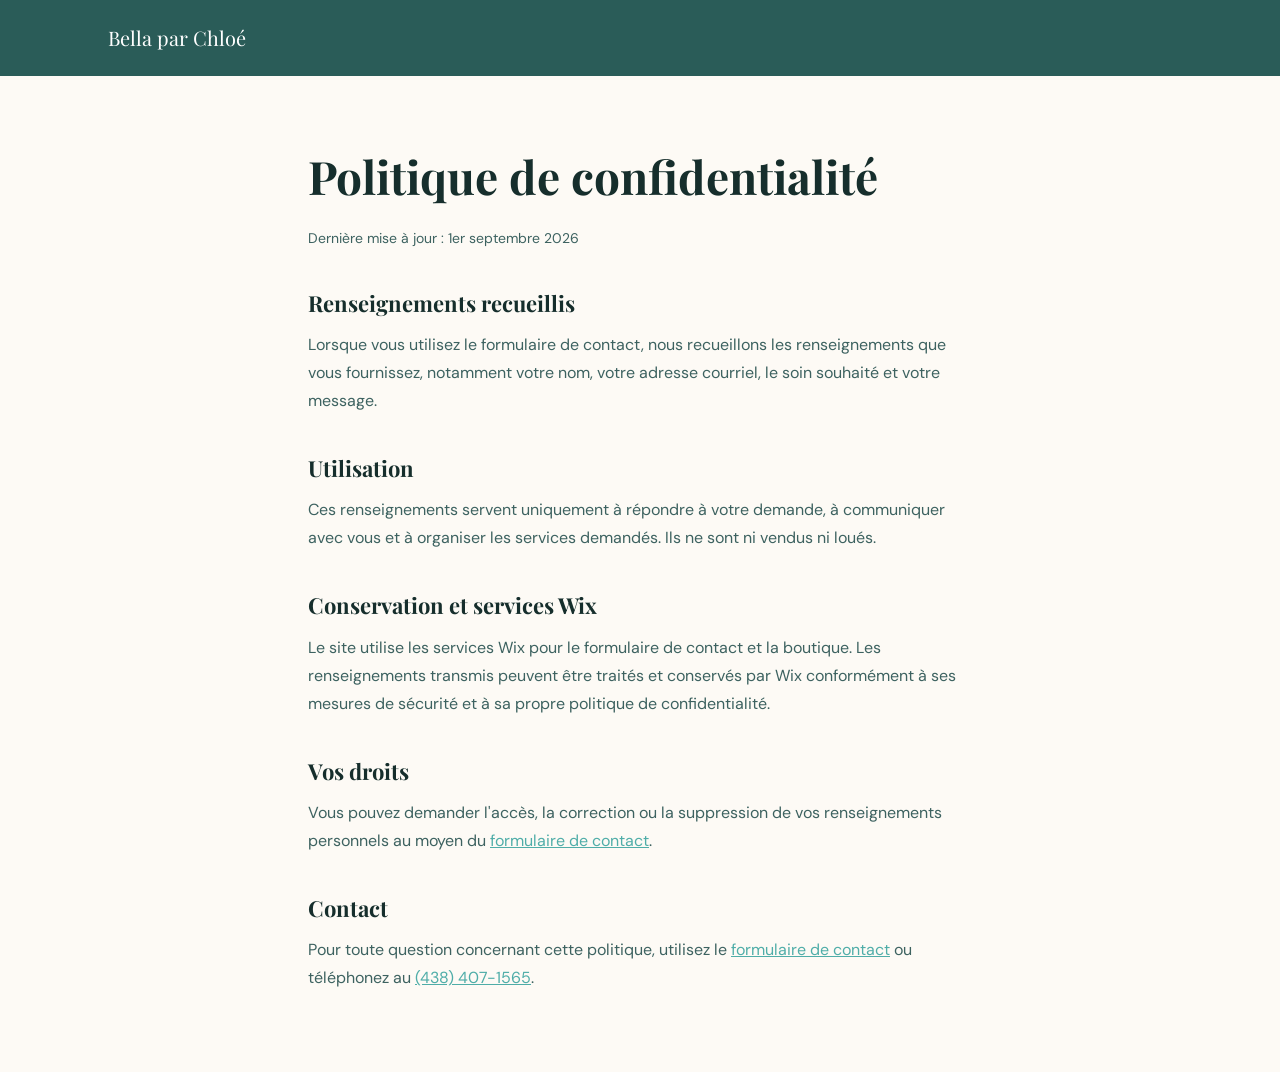
==== privacy-policy.html @ eb37008d "Update index.html, add privacy policy, and enhance SEO metadata" ====
<!DOCTYPE html>
<html lang="fr">
<head>
  <meta charset="UTF-8">
  <meta name="viewport" content="width=device-width, initial-scale=1.0">
  <title>Politique de confidentialité — Institut Bella par Chloé</title>
  <meta name="description" content="Politique de confidentialité de l'Institut Bella par Chloé.">
  <link rel="canonical" href="https://institutbellaparchloe.com/privacy-policy.html">
  <link rel="preconnect" href="https://fonts.googleapis.com">
  <link rel="preconnect" href="https://fonts.gstatic.com" crossorigin>
  <link href="https://fonts.googleapis.com/css2?family=Playfair+Display:wght@400;500&family=DM+Sans:wght@300;400;500;600&display=swap" rel="stylesheet">
  <link rel="stylesheet" href="css/shared.css">
  <style>
    body { background: var(--cream); }
    .policy-header { background: var(--plum); color: #fff; padding: 22px 0; }
    .policy-header a { color: #fff; font-family: var(--font-display); font-size: 20px; }
    .policy { max-width: 760px; padding-top: 64px; padding-bottom: 80px; }
    .policy h1, .policy h2 { font-family: var(--font-display); color: var(--ink); }
    .policy h1 { font-size: clamp(32px, 5vw, 46px); margin-bottom: 12px; }
    .policy h2 { font-size: 22px; margin: 36px 0 10px; }
    .policy p, .policy li { color: var(--ink-soft); line-height: 1.75; }
    .policy ul { padding-left: 22px; }
    .policy a { color: var(--rose); text-decoration: underline; }
    .updated { color: var(--muted); font-size: 14px; }
  </style>
</head>
<body>
  <header class="policy-header">
    <div class="container"><a href="index.html">Bella par Chloé</a></div>
  </header>
  <main class="container policy">
    <h1>Politique de confidentialité</h1>
    <p class="updated">Dernière mise à jour : 1er septembre 2026</p>

    <h2>Renseignements recueillis</h2>
    <p>Lorsque vous utilisez le formulaire de contact, nous recueillons les renseignements que vous fournissez, notamment votre nom, votre adresse courriel, le soin souhaité et votre message.</p>

    <h2>Utilisation</h2>
    <p>Ces renseignements servent uniquement à répondre à votre demande, à communiquer avec vous et à organiser les services demandés. Ils ne sont ni vendus ni loués.</p>

    <h2>Conservation et services Wix</h2>
    <p>Le site utilise les services Wix pour le formulaire de contact et la boutique. Les renseignements transmis peuvent être traités et conservés par Wix conformément à ses mesures de sécurité et à sa propre politique de confidentialité.</p>

    <h2>Vos droits</h2>
    <p>Vous pouvez demander l'accès, la correction ou la suppression de vos renseignements personnels au moyen du <a href="index.html#contact">formulaire de contact</a>.</p>

    <h2>Contact</h2>
    <p>Pour toute question concernant cette politique, utilisez le <a href="index.html#contact">formulaire de contact</a> ou téléphonez au <a href="tel:4384071565">(438) 407-1565</a>.</p>
  </main>
</body>
</html>
---- css/shared.css ----
/* ── SHARED — design tokens, reset, buttons, product card/PDP components ──
   Used by both index.html and shop.html. Page-specific layout (nav, hero,
   services, pricing, etc. for index.html; shop header/hero for shop.html)
   stays inline in each page's <style> block. */

:root {
  --rose:        #4fada8;   /* seafoam teal — CTA, accents */
  --rose-light:  #7ececa;   /* light aqua */
  --rose-pale:   #e0f4f3;   /* pale aqua tint */
  --rose-hover:  #3d9490;   /* darker seafoam on hover */
  --plum:        #2a5c58;   /* medium ocean — hero, nav, footer */
  --plum-light:  #3d8480;   /* lighter ocean */
  --sand:        #f5f0e6;   /* warm sand card bg */
  --sand-mid:    #ece4d4;   /* deeper sand */
  --cream:       #fdfaf5;   /* page bg — warm white */
  --ink:         #162e2c;   /* near-black with ocean tint */
  --ink-soft:    #3d6260;   /* muted ocean text */
  --muted:       #7aa4a2;   /* placeholder / secondary text */
  --divider:     #d4ecea;   /* soft aqua divider */
  --on-rose:     #ffffff;

  --font-display: 'Playfair Display', Georgia, serif;
  --font-body:    'DM Sans', system-ui, sans-serif;
  --radius-sm:    8px;
  --radius-md:    16px;
  --radius-lg:    32px;
  --radius-pill:  999px;
  --section-pad:  96px;
}

/* ── RESET ── */
*, *::before, *::after { box-sizing: border-box; margin: 0; padding: 0; }
html { scroll-behavior: smooth; }
body { font-family: var(--font-body); background: var(--cream); color: var(--ink); line-height: 1.6; }
a { text-decoration: none; color: inherit; }
img { display: block; width: 100%; }
ul { list-style: none; }

.container { max-width: 1160px; margin: 0 auto; padding: 0 48px; }

/* ── BUTTONS ── */
.btn {
  display: inline-block;
  font-family: var(--font-body);
  font-size: 13px;
  font-weight: 600;
  letter-spacing: 0.5px;
  padding: 14px 32px;
  border-radius: var(--radius-pill);
  cursor: pointer;
  border: none;
  transition: all 0.3s ease;
}
.btn-rose { background: var(--rose); color: var(--on-rose); }
.btn-rose:hover {
  background: var(--rose-hover);
  transform: translateY(-2px);
  box-shadow: 0 8px 24px rgba(200, 129, 106, 0.35);
}
.btn-outline { background: transparent; color: var(--rose); border: 1.5px solid var(--rose); }
.btn-outline:hover { background: var(--rose-pale); }
.btn-plum { background: var(--plum); color: #fff; }
.btn-plum:hover { background: var(--plum-light); transform: translateY(-2px); }

/* ── PRODUCT CARD (boutique teaser + shop grid) ── */
.products-grid {
  display: grid;
  grid-template-columns: repeat(4, 1fr);
  gap: 20px;
}
.product-card {
  background: var(--sand);
  border-radius: var(--radius-md);
  overflow: hidden;
  transition: transform 0.3s, box-shadow 0.3s;
  cursor: pointer;
}
.product-card:hover {
  transform: translateY(-3px);
  box-shadow: 0 10px 28px rgba(74,45,53,0.1);
}
.product-img { aspect-ratio: 1; overflow: hidden; background: var(--divider); }
.product-img img { width: 100%; height: 100%; object-fit: cover; transition: transform 0.4s; }
.product-card:hover .product-img img { transform: scale(1.04); }
.product-body { padding: 16px 18px 20px; }
.product-name { font-size: 15px; font-weight: 600; color: var(--ink); margin-bottom: 4px; }
.product-desc { font-size: 12px; color: var(--muted); line-height: 1.5; margin-bottom: 14px; }
.product-footer { display: flex; align-items: center; justify-content: space-between; }
.product-price { font-family: var(--font-body); font-weight: 600; font-size: 17px; color: var(--ink); letter-spacing: 0.2px; }
.product-new {
  font-size: 10px; font-weight: 700; letter-spacing: 1px; text-transform: uppercase;
  color: var(--rose); border: 1px solid var(--rose);
  padding: 3px 10px; border-radius: var(--radius-pill);
}
.products-state { grid-column: 1 / -1; color: var(--muted); font-size: 14px; padding: 40px 0; }

@media (max-width: 900px) { .products-grid { grid-template-columns: repeat(2, 1fr); } }
@media (max-width: 560px) { .products-grid { grid-template-columns: 1fr; } }

/* ── PDP OVERLAY (shop.html product detail) ── */
.pdp-overlay {
  position: fixed; inset: 0; background: rgba(22,46,44,0.55);
  display: flex; align-items: center; justify-content: center; padding: 24px; z-index: 100;
}
.pdp-overlay[hidden] { display: none; }
.pdp-card {
  background: var(--cream); border-radius: var(--radius-md); max-width: 780px; width: 100%;
  max-height: 90vh; overflow-y: auto; display: grid; grid-template-columns: 1fr 1fr;
}
@media (max-width: 640px) { .pdp-card { grid-template-columns: 1fr; } }
.pdp-img { aspect-ratio: 1; background: var(--divider); }
.pdp-img img { width: 100%; height: 100%; object-fit: cover; }
.pdp-body { padding: 32px; position: relative; }
.pdp-close {
  position: absolute; top: 16px; right: 16px; background: none; border: none;
  font-size: 22px; color: var(--muted); cursor: pointer; line-height: 1;
}
.pdp-name { font-family: var(--font-display); font-size: 24px; margin-bottom: 8px; }
.pdp-price { font-family: var(--font-body); font-weight: 700; font-size: 19px; color: var(--rose); margin-bottom: 16px; }
.pdp-desc { font-size: 14px; color: var(--ink-soft); line-height: 1.7; margin-bottom: 24px; }
.pdp-desc p { margin-bottom: 10px; }
.pdp-stock { font-size: 13px; margin-bottom: 20px; }
.pdp-stock.in { color: var(--rose); }
.pdp-stock.out { color: #b0554f; }
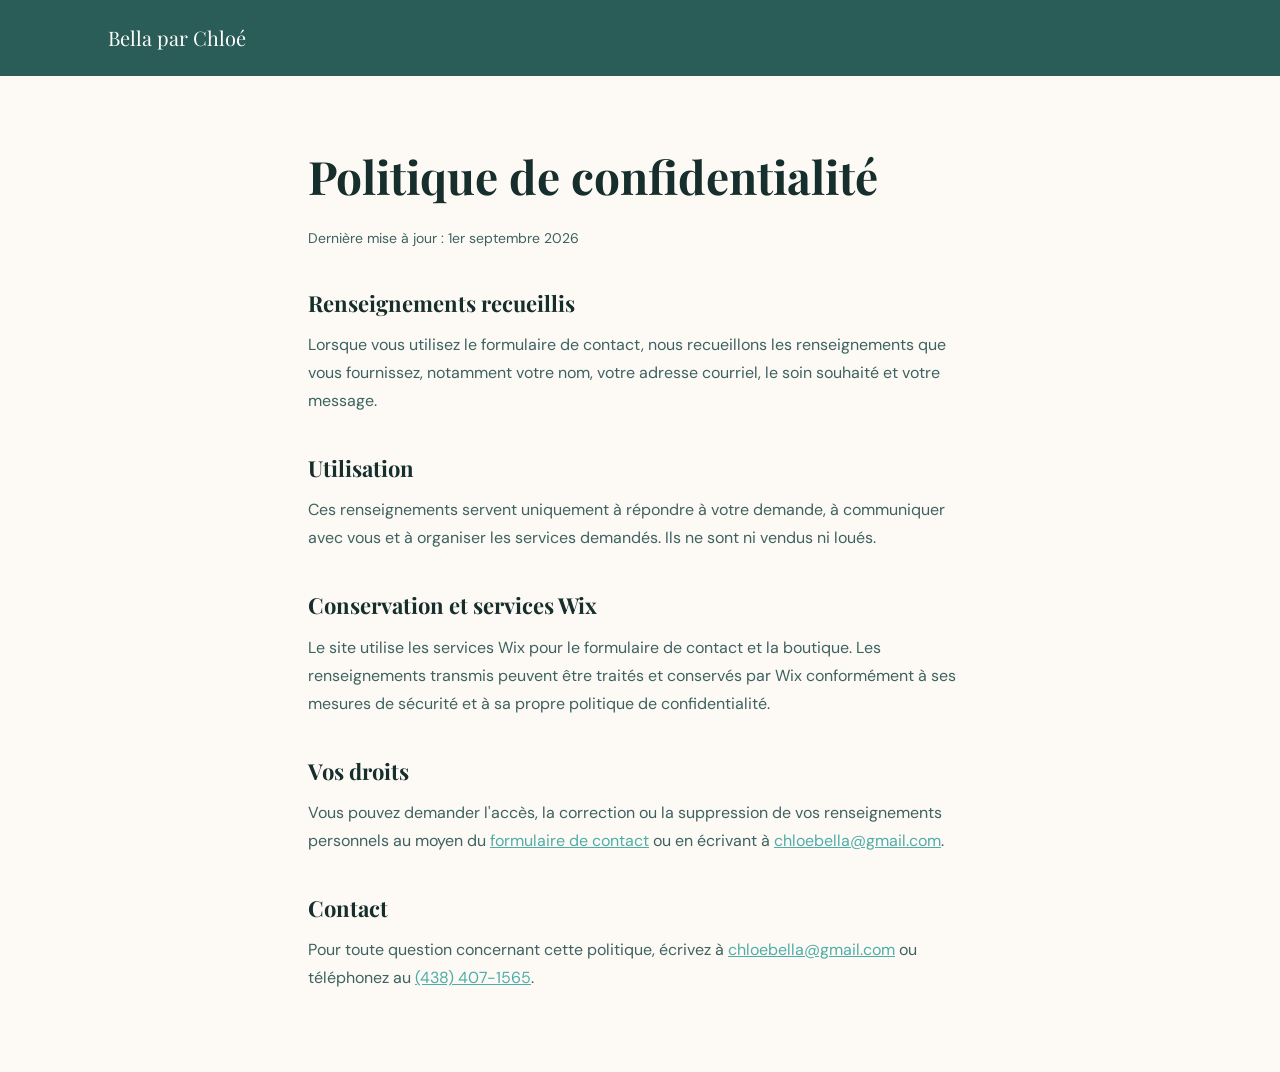
==== commit 4df1905c: "Update URLs in HTML, sitemap, and robots.txt to reflect new site structure" ====
--- a/privacy-policy.html
+++ b/privacy-policy.html
@@ -5,7 +5,7 @@
   <meta name="viewport" content="width=device-width, initial-scale=1.0">
   <title>Politique de confidentialité — Institut Bella par Chloé</title>
   <meta name="description" content="Politique de confidentialité de l'Institut Bella par Chloé.">
-  <link rel="canonical" href="https://institutbellaparchloe.com/privacy-policy.html">
+  <link rel="canonical" href="https://institu-be-b9e9c146-christianribe.wix-site-host.com/privacy-policy.html">
   <link rel="preconnect" href="https://fonts.googleapis.com">
   <link rel="preconnect" href="https://fonts.gstatic.com" crossorigin>
   <link href="https://fonts.googleapis.com/css2?family=Playfair+Display:wght@400;500&family=DM+Sans:wght@300;400;500;600&display=swap" rel="stylesheet">
@@ -42,10 +42,10 @@
     <p>Le site utilise les services Wix pour le formulaire de contact et la boutique. Les renseignements transmis peuvent être traités et conservés par Wix conformément à ses mesures de sécurité et à sa propre politique de confidentialité.</p>
 
     <h2>Vos droits</h2>
-    <p>Vous pouvez demander l'accès, la correction ou la suppression de vos renseignements personnels au moyen du <a href="index.html#contact">formulaire de contact</a>.</p>
+    <p>Vous pouvez demander l'accès, la correction ou la suppression de vos renseignements personnels au moyen du <a href="index.html#contact">formulaire de contact</a> ou en écrivant à <a href="mailto:chloebella@gmail.com">chloebella@gmail.com</a>.</p>
 
     <h2>Contact</h2>
-    <p>Pour toute question concernant cette politique, utilisez le <a href="index.html#contact">formulaire de contact</a> ou téléphonez au <a href="tel:4384071565">(438) 407-1565</a>.</p>
+    <p>Pour toute question concernant cette politique, écrivez à <a href="mailto:chloebella@gmail.com">chloebella@gmail.com</a> ou téléphonez au <a href="tel:4384071565">(438) 407-1565</a>.</p>
   </main>
 </body>
 </html>
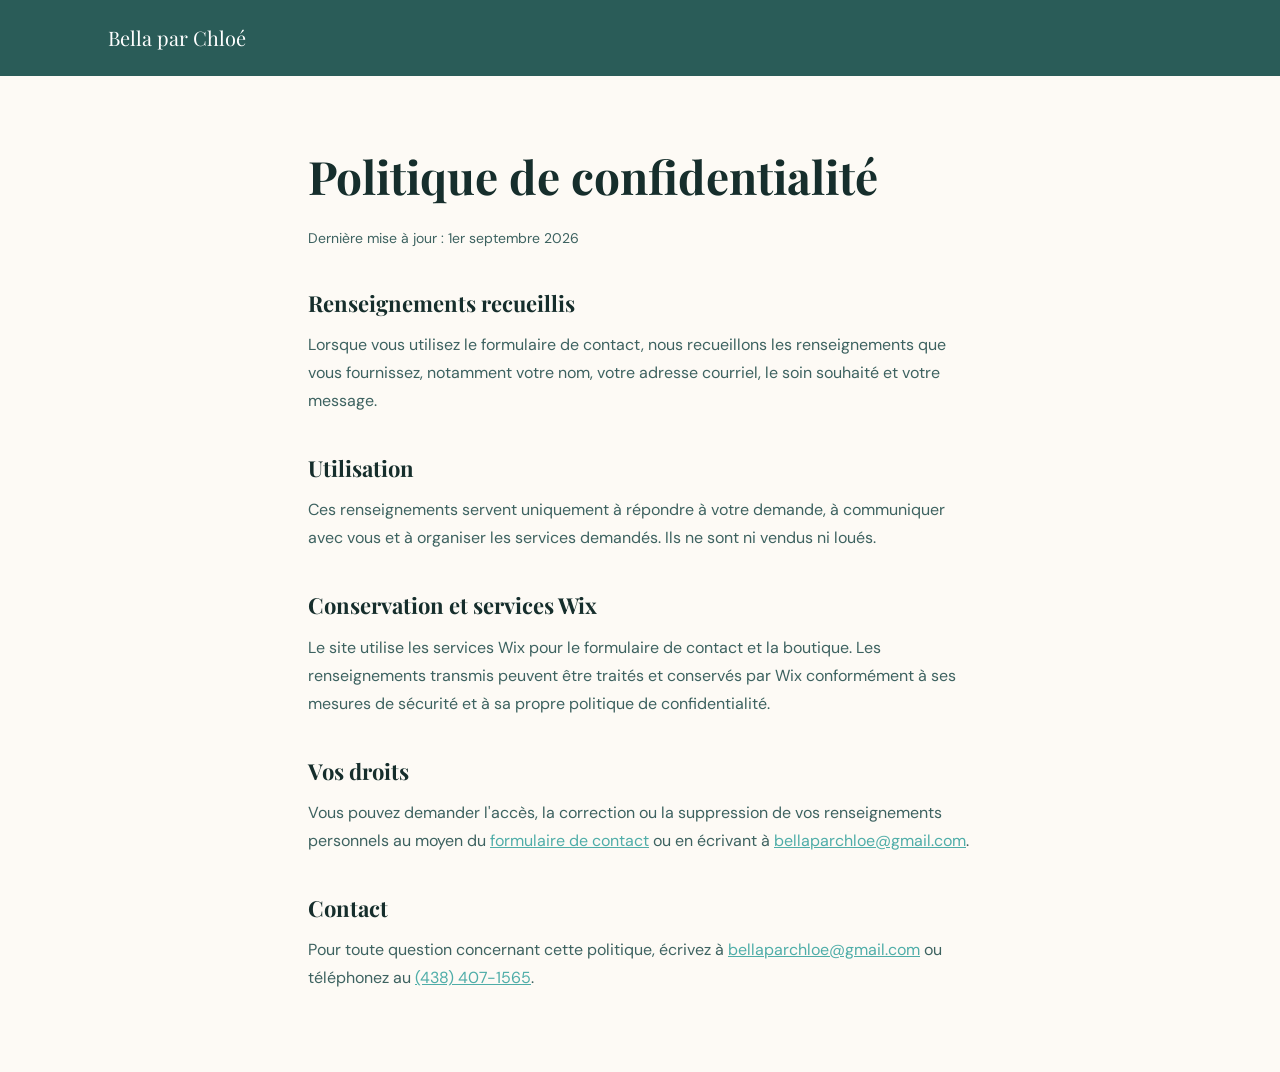
==== commit fc5dc60d: "Update contact email in privacy policy and index.html for consistency" ====
--- a/privacy-policy.html
+++ b/privacy-policy.html
@@ -42,10 +42,10 @@
     <p>Le site utilise les services Wix pour le formulaire de contact et la boutique. Les renseignements transmis peuvent être traités et conservés par Wix conformément à ses mesures de sécurité et à sa propre politique de confidentialité.</p>
 
     <h2>Vos droits</h2>
-    <p>Vous pouvez demander l'accès, la correction ou la suppression de vos renseignements personnels au moyen du <a href="index.html#contact">formulaire de contact</a> ou en écrivant à <a href="mailto:chloebella@gmail.com">chloebella@gmail.com</a>.</p>
+    <p>Vous pouvez demander l'accès, la correction ou la suppression de vos renseignements personnels au moyen du <a href="index.html#contact">formulaire de contact</a> ou en écrivant à <a href="mailto:bellaparchloe@gmail.com">bellaparchloe@gmail.com</a>.</p>
 
     <h2>Contact</h2>
-    <p>Pour toute question concernant cette politique, écrivez à <a href="mailto:chloebella@gmail.com">chloebella@gmail.com</a> ou téléphonez au <a href="tel:4384071565">(438) 407-1565</a>.</p>
+    <p>Pour toute question concernant cette politique, écrivez à <a href="mailto:bellaparchloe@gmail.com">bellaparchloe@gmail.com</a> ou téléphonez au <a href="tel:4384071565">(438) 407-1565</a>.</p>
   </main>
 </body>
 </html>
